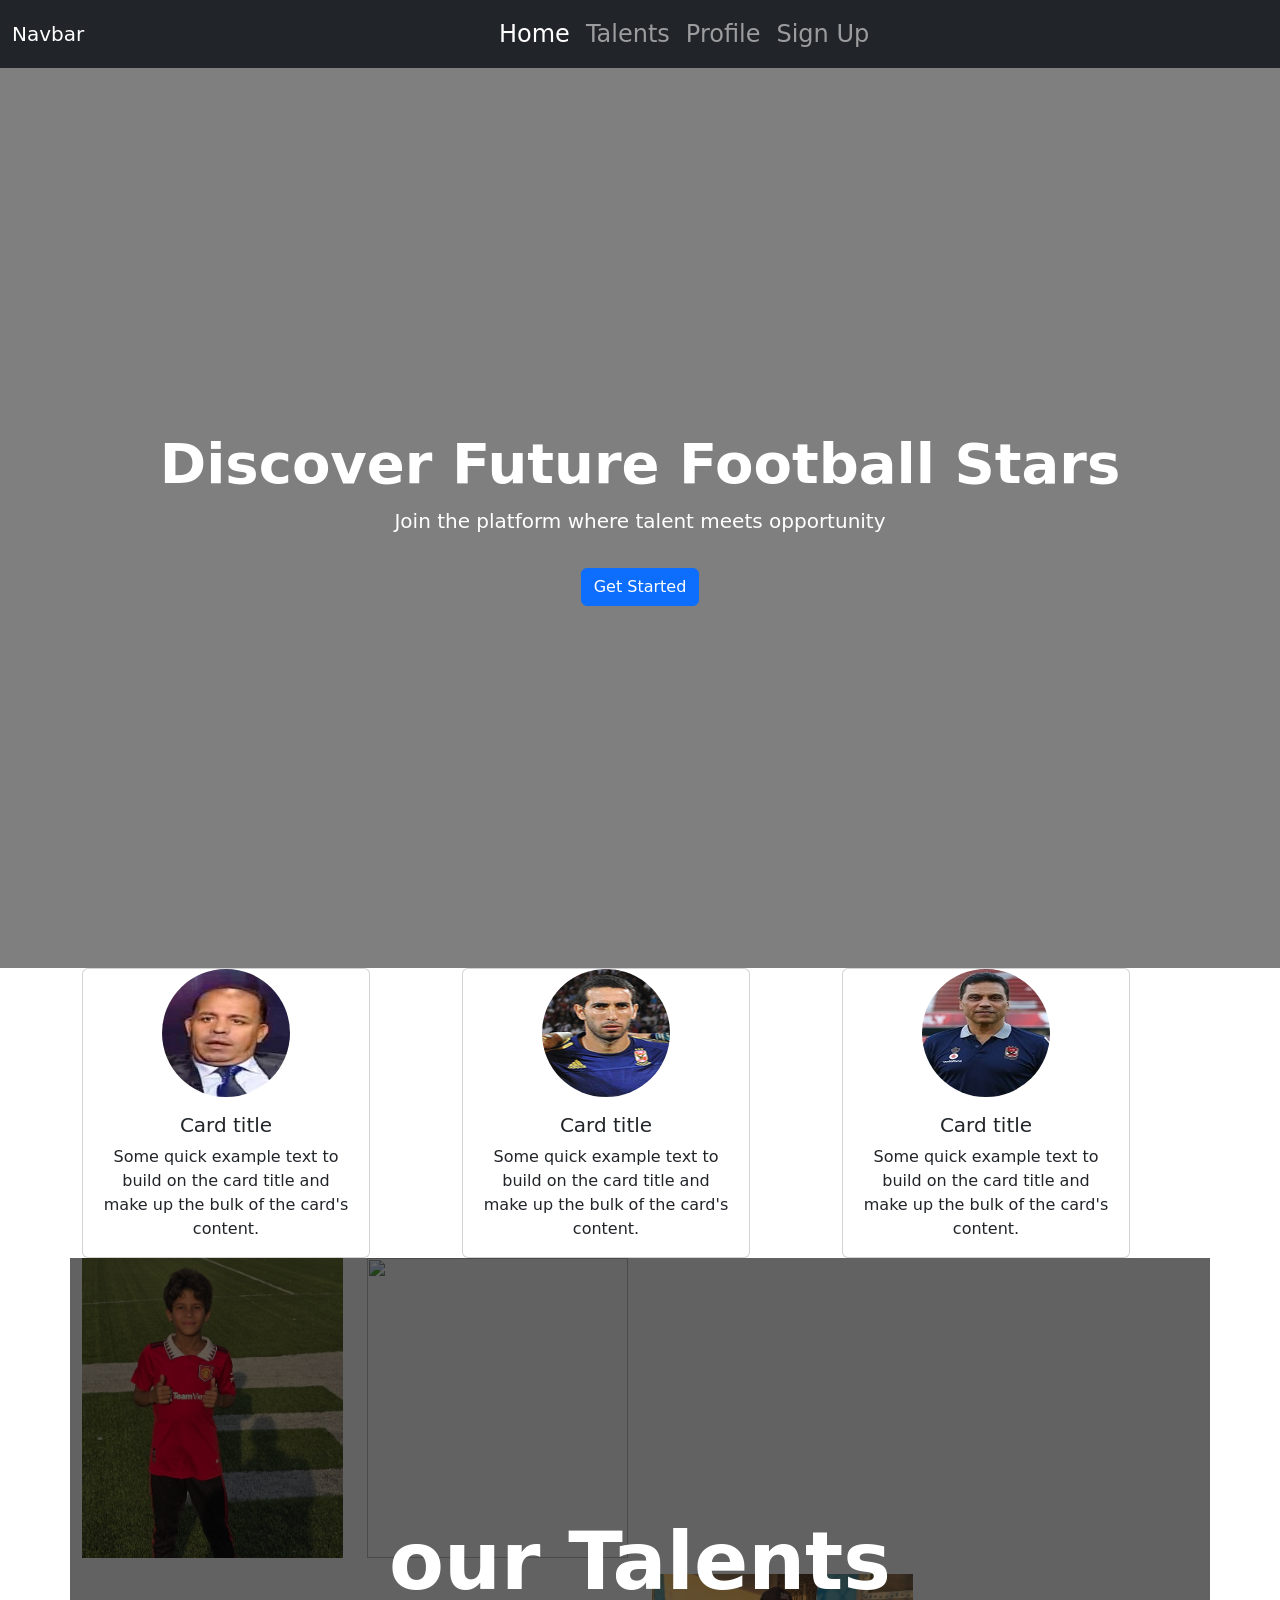
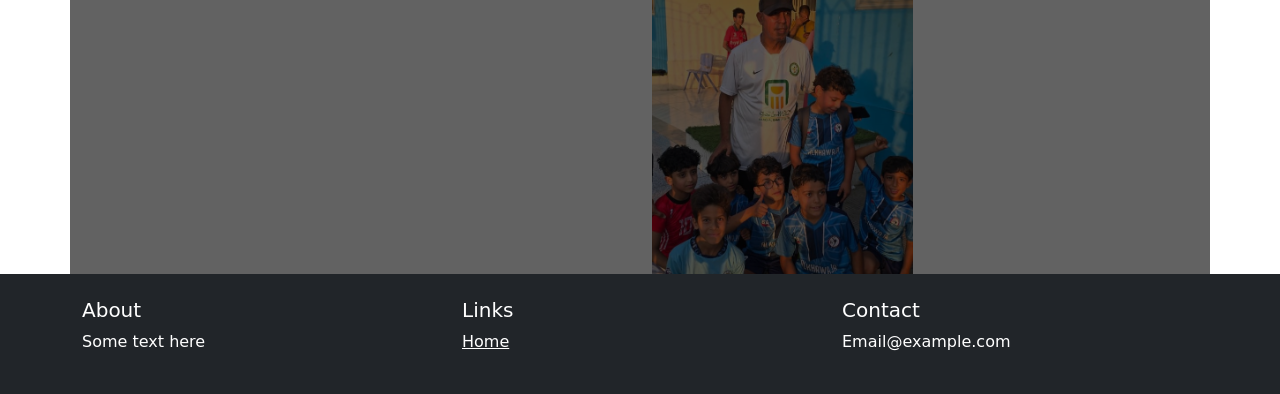
==== index.html @ a26a124c "goaltalents app" ====
<!DOCTYPE html>
<html lang="en">

<head>
    <meta charset="UTF-8">
    <meta name="viewport" content="width=device-width, initial-scale=1.0">
    <link href="https://cdn.jsdelivr.net/npm/bootstrap@5.3.3/dist/css/bootstrap.min.css" rel="stylesheet">
    <link rel="stylesheet" href="./css/style.css">
    <title>goaltalents</title>
</head>

<body>

    <!-- navigation bar -->
    <nav class="navbar navbar-expand-lg navbar-dark bg-dark">
        <div class="container-fluid">
            <a class="navbar-brand" href="#">Navbar</a>
            <button class="navbar-toggler" type="button" data-bs-toggle="collapse" data-bs-target="#navbarNav"
                aria-controls="navbarNav" aria-expanded="false" aria-label="Toggle navigation">
                <span class="navbar-toggler-icon"></span>
            </button>
            <div class="collapse navbar-collapse" id="navbarNav">
                <ul class="navbar-nav mx-auto">
                    <li class="nav-item fs-4">
                        <a class="nav-link active" aria-current="page" href="#">Home</a>
                    </li>
                    <li class="nav-item fs-4">
                        <a class="nav-link" href="#">Talents</a>
                    </li>
                    <li class="nav-item fs-4">
                        <a class="nav-link" href="#">Profile</a>
                    </li>
                         <li class="nav-item fs-4">
                        <a class="nav-link" href="#">Sign Up</a>
                    </li>
                </ul>
            </div>
        </div>
    </nav>

    <!-- hero section-->
    <section class="video-hero">

        <!-- VIDEO -->
        <video autoplay muted loop>
            <source src="./imgs/223067_small.mp4" type="video/mp4">
        </video>

        <!-- OVERLAY -->
        <div class="video-overlay"></div>

        <!-- CONTENT -->
        <div class="video-content d-flex align-items-center justify-content-center text-center text-white">
            <div class="container">
                <h1 class="display-4 fw-bold">Discover Future Football Stars</h1>
                <p class="lead">Join the platform where talent meets opportunity</p>
                <a href="#" class="btn btn-primary mt-3">Get Started</a>
            </div>
        </div>

    </section>


    <!-- testmonial section -->
    <div class="container">
        <div class="row">
            <div class="col">
                <div class="card text-center" style="max-width: 18rem; ">
                    <img src="./imgs/Badr-Ragab.jpg" class="card-img-top testmonial-img" alt="...">
                    <div class="card-body">
                        <h5 class="card-title">Card title</h5>
                        <p class="card-text">Some quick example text to build on the card title and make up the bulk of
                            the card's content.</p>

                    </div>
                </div>
            </div>
            <div class="col">
                <div class="card text-center" style="max-width: 18rem;">
                    <img src="./imgs/Aboutrika2011.jpg" class="card-img-top testmonial-img" alt="...">
                    <div class="card-body">
                        <h5 class="card-title">Card title</h5>
                        <p class="card-text">Some quick example text to build on the card title and make up the bulk of
                            the card's content.</p>

                    </div>
                </div>
            </div>
            <div class="col">
                <div class="card text-center" style="max-width: 18rem;">
                    <img src="./imgs/72827.jpg" class="card-img-top testmonial-img" alt="...">
                    <div class="card-body">
                        <h5 class="card-title">Card title</h5>
                        <p class="card-text">Some quick example text to build on the card title and make up the bulk of
                            the card's content.</p>

                    </div>
                </div>
            </div>
        </div>
    </div>

    <!-- our talents section -->

    <div class="container ourtalents-media">

        <!-- OVERLAY -->
        <div class="media-overlay d-flex align-items-center justify-content-center text-white">
            <h2 class="text-center overlay-text">our Talents</h2>
        </div>
        <div class="row">
            <div class="col-3">
                <div class="media-box">
                    <img src="./imgs/Rayan-Ahmed-2.jpeg">
                </div>

            </div>
            <div class="col-3">
                <div class="media-box">
                    <img src="./imgs/player-game3.jpg">
                </div>

            </div>
            <div class="col-6">
                <div class="media-box">
                    <video autoplay muted loop>
                        <source src="./imgs/player-games-2.mp4" type="video/mp4">
                    </video>
                </div>

            </div>
        </div>
        <div class="row mt-3">
            <div class="col-6">
                <div class="media-box">
                    <video autoplay muted loop>
                        <source src="./imgs/players-games1.mp4" type="video/mp4">
                    </video>
                </div>

            </div>
            <div class="col-3">
                <div class="media-box">
                    <img src="./imgs/Badr-Ragab.jpeg">
                </div>

            </div>
            <div class="col-3">
                <div class="media-box">
                    <video autoplay muted loop>
                        <source src="./imgs/pla.mp4" type="video/mp4">
                    </video>
                </div>

            </div>
        </div>
    </div>



    <!-- footer -->
    <footer class="bg-dark text-white py-4">
        <div class="container">
            <div class="row">

                <div class="col-md-4">
                    <h5>About</h5>
                    <p>Some text here</p>
                </div>

                <div class="col-md-4">
                    <h5>Links</h5>
                    <ul class="list-unstyled">
                        <li><a href="#" class="text-white">Home</a></li>
                    </ul>
                </div>

                <div class="col-md-4">
                    <h5>Contact</h5>
                    <p>Email@example.com</p>
                </div>

            </div>
        </div>
    </footer>


    <script src="https://cdn.jsdelivr.net/npm/bootstrap@5.3.3/dist/js/bootstrap.bundle.min.js"></script>

</body>

</html>
---- css/style.css ----
.video-hero {
      position: relative;
      height: 100vh;
      overflow: hidden;
    }

    .video-hero video {
      position: absolute;
      top: 50%;
      left: 50%;
      min-width: 100%;
      min-height: 100%;
      transform: translate(-50%, -50%);
      object-fit: cover;
      z-index: -1;
    }

    .video-overlay {
      position: absolute;
      top: 0;
      left: 0;
      width: 100%;
      height: 100%;
      background: rgba(0, 0, 0, 0.5); 
      z-index: 0;
    }

    .video-content {
      position: relative;
      z-index: 1;
      height: 100%;
    }
.testmonial-img{
    max-height: 8rem;
    max-width: 8rem;
    border-radius: 50%;
  margin: auto;
}

.ourtalents-media {
  position: relative;
}

/* overlay layer */
.media-overlay {
  position: absolute;
  inset: 0; /* top:0 right:0 bottom:0 left:0 */
  background: rgba(0, 0, 0, 0.615); /* dark overlay */
  z-index: 2;
  pointer-events: none; /* allows clicking media if needed */
}
.overlay-text{
  font-size: 5rem;
  font-weight: 600;
}

.ourtalents-media .media-box {
  height: 300px; 
  overflow: hidden;
}

.ourtalents-media img,
.ourtalents-media video {
  width: 100%;
  height: 100%;
  object-fit: cover;
  object-position: top;
}

    @media (max-width: 768px) {
  .video-hero {
    background: url('fallback.jpg') center/cover no-repeat;
  }

  .video-hero video {
    display: none;
  }
}
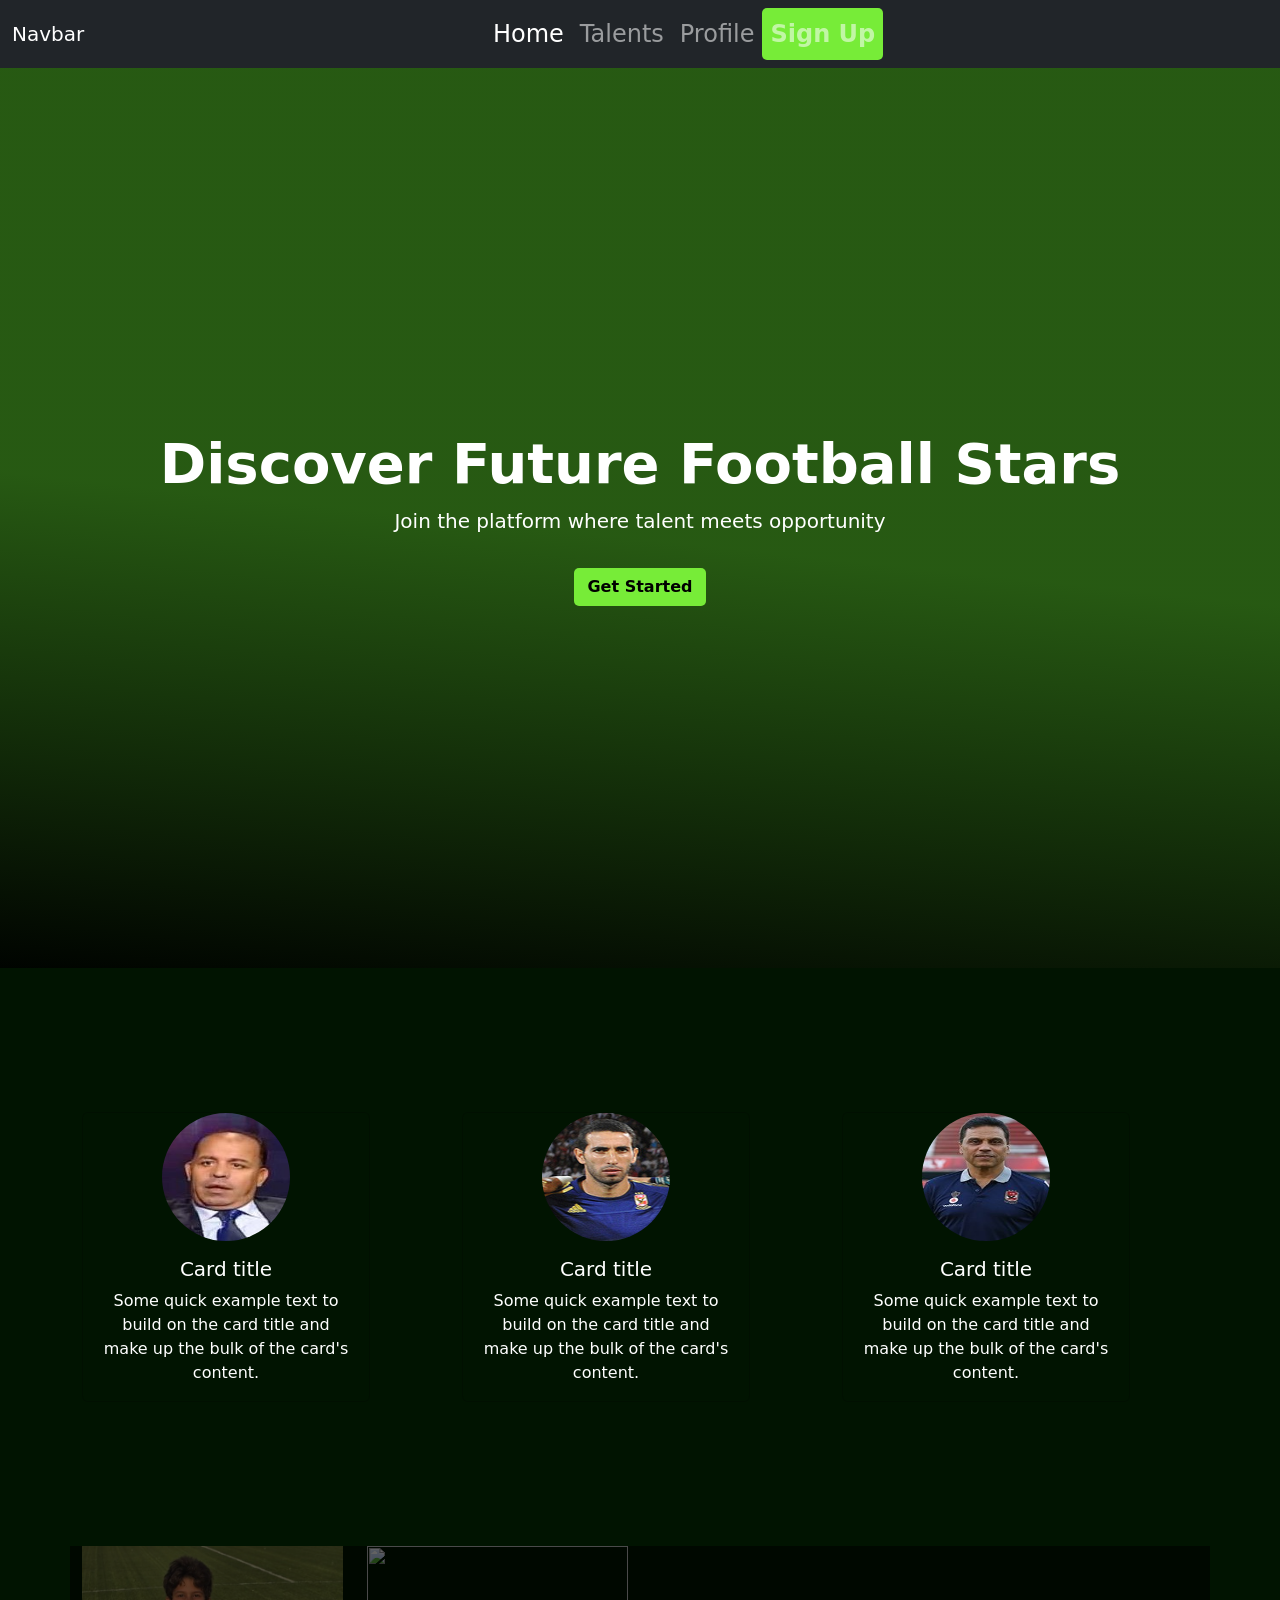
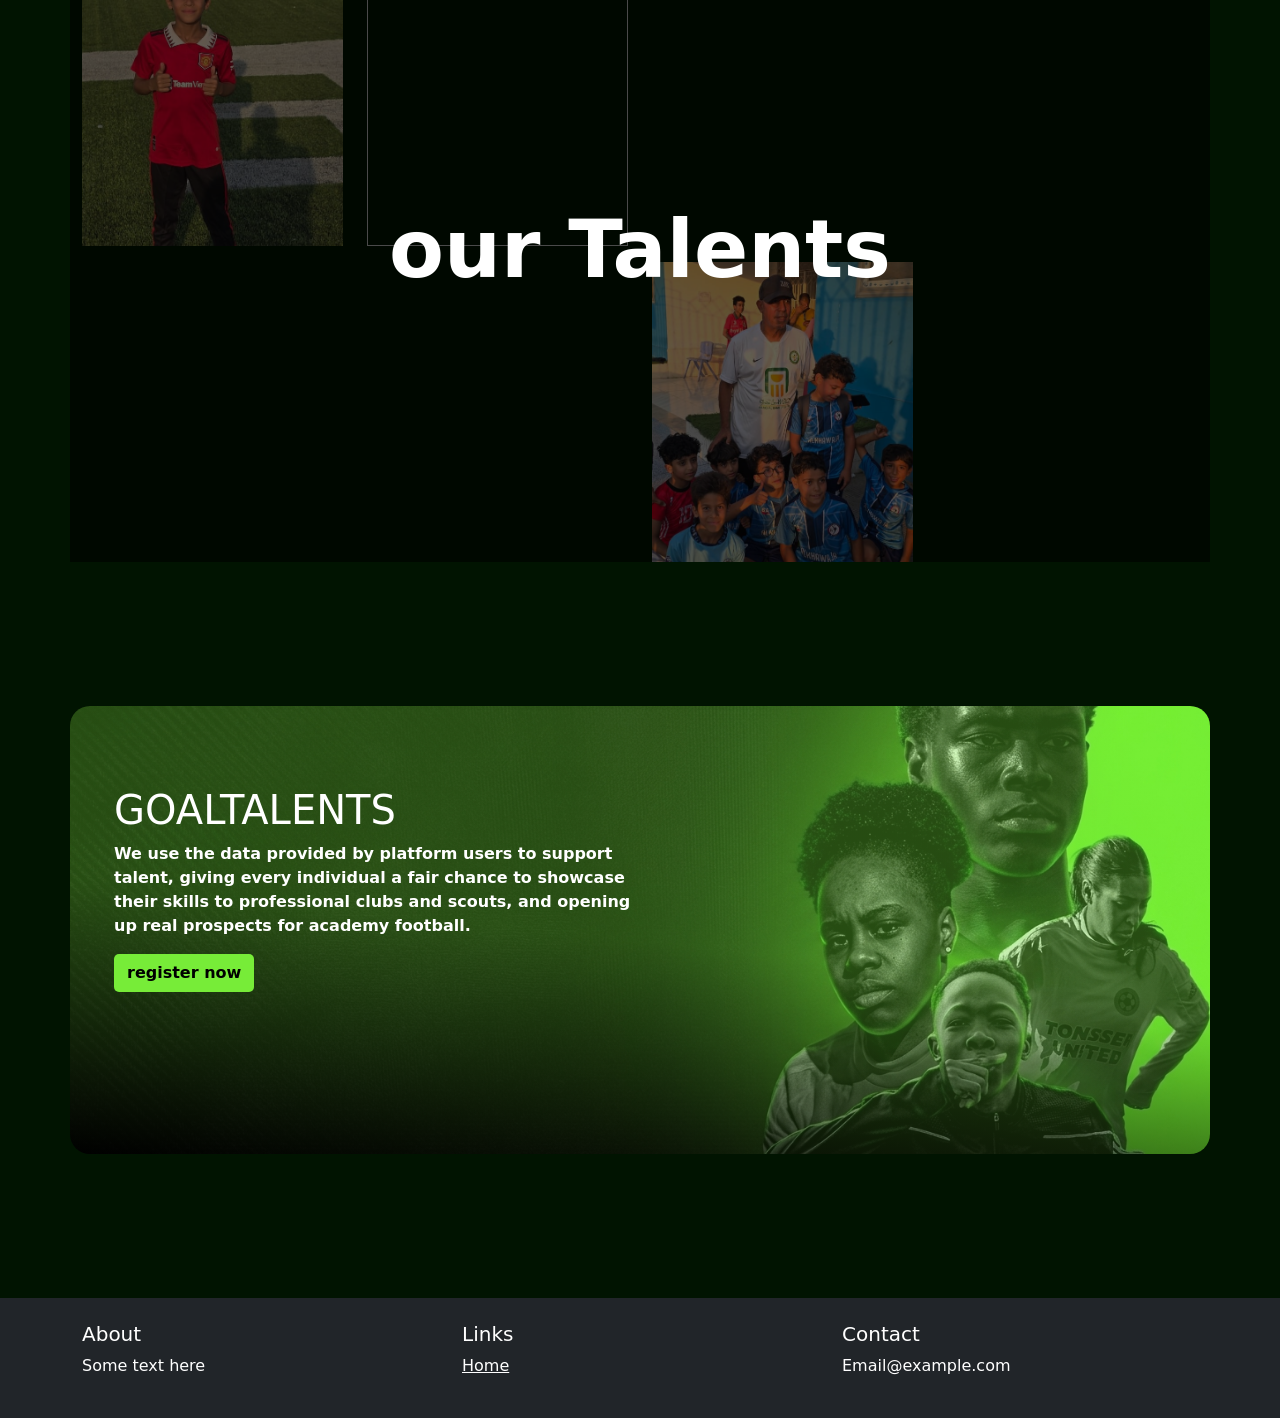
==== commit 2af36603: "developing the app's pages" ====
--- a/index.html
+++ b/index.html
@@ -25,13 +25,13 @@
                         <a class="nav-link active" aria-current="page" href="#">Home</a>
                     </li>
                     <li class="nav-item fs-4">
-                        <a class="nav-link" href="#">Talents</a>
+                        <a class="nav-link" href="./pages/talents.html">Talents</a>
                     </li>
                     <li class="nav-item fs-4">
-                        <a class="nav-link" href="#">Profile</a>
-                    </li>
-                         <li class="nav-item fs-4">
-                        <a class="nav-link" href="#">Sign Up</a>
+                        <a class="nav-link" href="./pages/profile.html">Profile</a>
+                    </li>
+                    <li class="nav-item fs-4 cta">
+                        <a class="nav-link" href="./pages/register-form.html">Sign Up</a>
                     </li>
                 </ul>
             </div>
@@ -54,7 +54,7 @@
             <div class="container">
                 <h1 class="display-4 fw-bold">Discover Future Football Stars</h1>
                 <p class="lead">Join the platform where talent meets opportunity</p>
-                <a href="#" class="btn btn-primary mt-3">Get Started</a>
+                <a href="./pages/register-form.html" class="btn cta mt-3">Get Started</a>
             </div>
         </div>
 
@@ -62,10 +62,10 @@
 
 
     <!-- testmonial section -->
-    <div class="container">
+    <div class="container section">
         <div class="row">
             <div class="col">
-                <div class="card text-center" style="max-width: 18rem; ">
+                <div class="card text-center  testmonial-card">
                     <img src="./imgs/Badr-Ragab.jpg" class="card-img-top testmonial-img" alt="...">
                     <div class="card-body">
                         <h5 class="card-title">Card title</h5>
@@ -76,7 +76,7 @@
                 </div>
             </div>
             <div class="col">
-                <div class="card text-center" style="max-width: 18rem;">
+                <div class="card text-center  testmonial-card">
                     <img src="./imgs/Aboutrika2011.jpg" class="card-img-top testmonial-img" alt="...">
                     <div class="card-body">
                         <h5 class="card-title">Card title</h5>
@@ -87,7 +87,7 @@
                 </div>
             </div>
             <div class="col">
-                <div class="card text-center" style="max-width: 18rem;">
+                <div class="card text-center testmonial-card">
                     <img src="./imgs/72827.jpg" class="card-img-top testmonial-img" alt="...">
                     <div class="card-body">
                         <h5 class="card-title">Card title</h5>
@@ -102,7 +102,7 @@
 
     <!-- our talents section -->
 
-    <div class="container ourtalents-media">
+    <div class="container section ourtalents-media">
 
         <!-- OVERLAY -->
         <div class="media-overlay d-flex align-items-center justify-content-center text-white">
@@ -155,11 +155,20 @@
             </div>
         </div>
     </div>
-
+    <div class="container our-masion section">
+        <div class="our-masion-paragraph">
+            <h1>GOALTALENTS</h1>
+            <p>We use the data provided by platform users to support talent, giving every individual a fair chance to
+                showcase their skills to professional clubs and scouts, and opening up real prospects for academy
+                football.</p>
+                <button type="button" class="btn cta " href="./pages/register-form.html">register now</button>
+        </div>
+
+    </div>
 
 
     <!-- footer -->
-    <footer class="bg-dark text-white py-4">
+    <footer class="bg-dark text-white  py-4">
         <div class="container">
             <div class="row">
 
--- a/css/style.css
+++ b/css/style.css
@@ -1,4 +1,43 @@
-  .video-hero {
+ body{
+    background-color: #011401;
+ }
+ .section{
+  margin: 9rem auto;
+ }
+ .cta{
+  background-color: #77ec38;
+  color: black;
+  font-weight: bold;
+  border-radius: 5px;
+ }
+ 
+ .testmonial-card{
+  max-width: 18rem; 
+  color:white;
+  background-color: #011401;
+ }
+
+ .our-masion{
+  background-image: linear-gradient(6deg, #000000cf, #77ec3852 48%),url("../imgs/our-mesion.png");
+  background-size: cover;
+  background-position: center;
+  background-repeat: no-repeat;
+  border-radius: 20px;
+  overflow: hidden; 
+  min-height: 28rem;
+
+ }
+ .our-masion-paragraph{
+        padding-top: 5rem;
+        padding-bottom: 5rem;
+        padding-left: 2rem;
+        justify-content: center;
+    align-items: flex-start;
+    max-width: 50%;
+    color: white;
+    font-weight: bold;
+ }
+ .video-hero {
       position: relative;
       height: 100vh;
       overflow: hidden;
@@ -21,7 +60,7 @@
       left: 0;
       width: 100%;
       height: 100%;
-      background: rgba(0, 0, 0, 0.5); 
+      background: linear-gradient(6deg, #000000cf, #77ec3852 48%);
       z-index: 0;
     }
 
@@ -67,6 +106,51 @@
   object-position: top;
 }
 
+    .form-container {
+      background-color: #000;
+      max-width: 600px;
+      margin: 50px auto;
+      padding: 40px 30px;
+      border-radius: 20px;
+    }
+
+    .form-title {
+      text-align: center;
+      color: #39ff14;
+      margin-bottom: 30px;
+    }
+
+    .form-control,
+    .form-select {
+      border-radius: 25px;
+      padding: 15px;
+      background-color: #dcdcdc;
+      border: none;
+      margin-bottom: 15px;
+    }
+
+    .form-control::placeholder {
+      color: #666;
+    }
+
+    textarea.form-control {
+      border-radius: 20px;
+      resize: none;
+    }
+
+    .btn-custom {
+      background-color: #39ff14;
+      border: none;
+      border-radius: 25px;
+      padding: 12px;
+      width: 100%;
+      font-weight: bold;
+    }
+
+    .btn-custom:hover {
+      background-color: #2ecc71;
+    }
+
     @media (max-width: 768px) {
   .video-hero {
     background: url('fallback.jpg') center/cover no-repeat;
